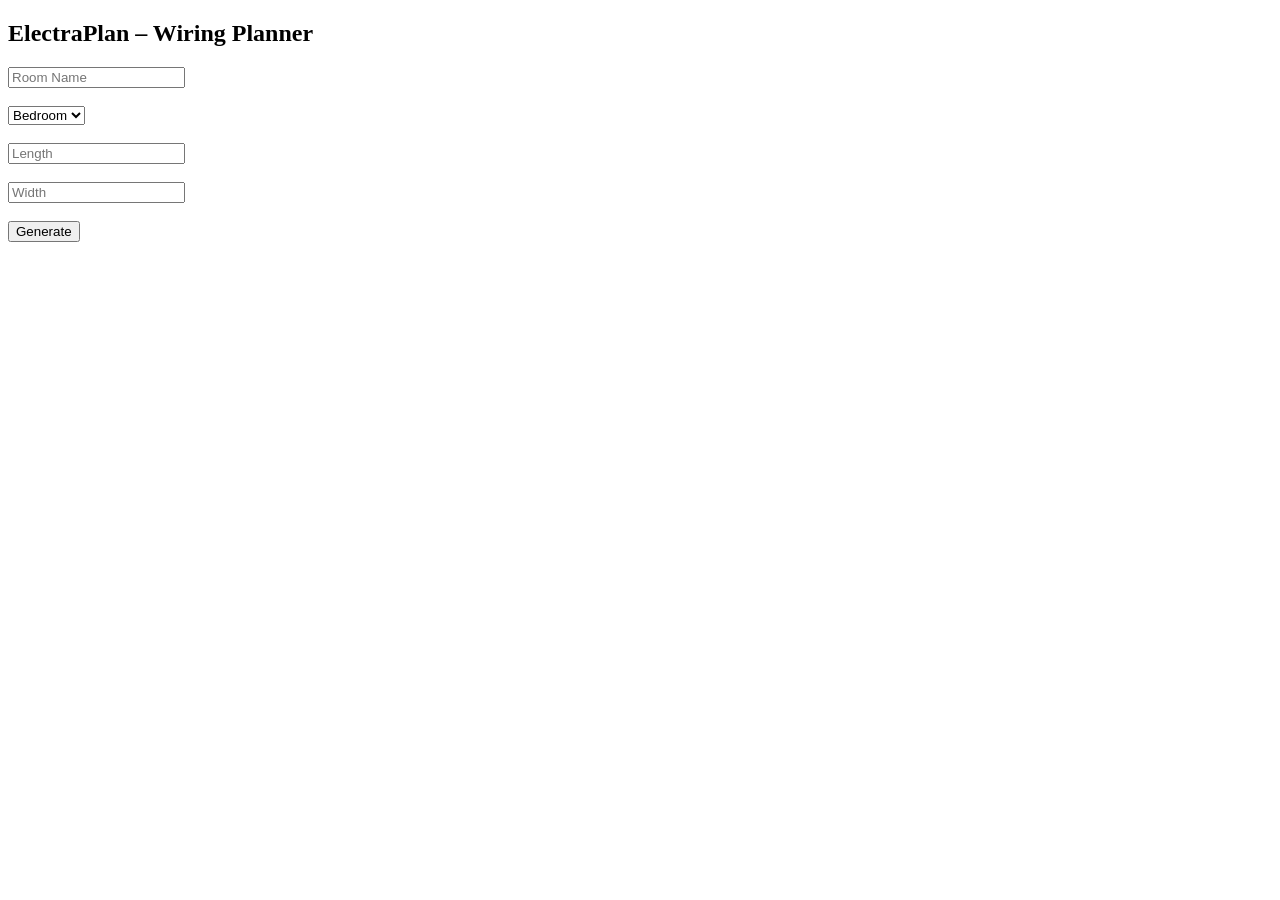
==== templates/index.html @ e7f6d4a2 "WIP: architecture canvas tools (walls, rooms, doors, windows)" ====
<!DOCTYPE html>
<html>
<head>
  <title>ElectraPlan</title>
</head>
<body>
  <h2>ElectraPlan – Wiring Planner</h2>

  <input id="roomName" placeholder="Room Name"><br><br>

  <select id="roomType">
    <option>Bedroom</option>
    <option>Kitchen</option>
    <option>Hall</option>
  </select><br><br>

  <input id="length" placeholder="Length"><br><br>
  <input id="width" placeholder="Width"><br><br>

  <button onclick="generate()">Generate</button>

  <pre id="output"></pre>

  <script src="{{ url_for('static', filename='script.js') }}"></script>
</body>
</html>
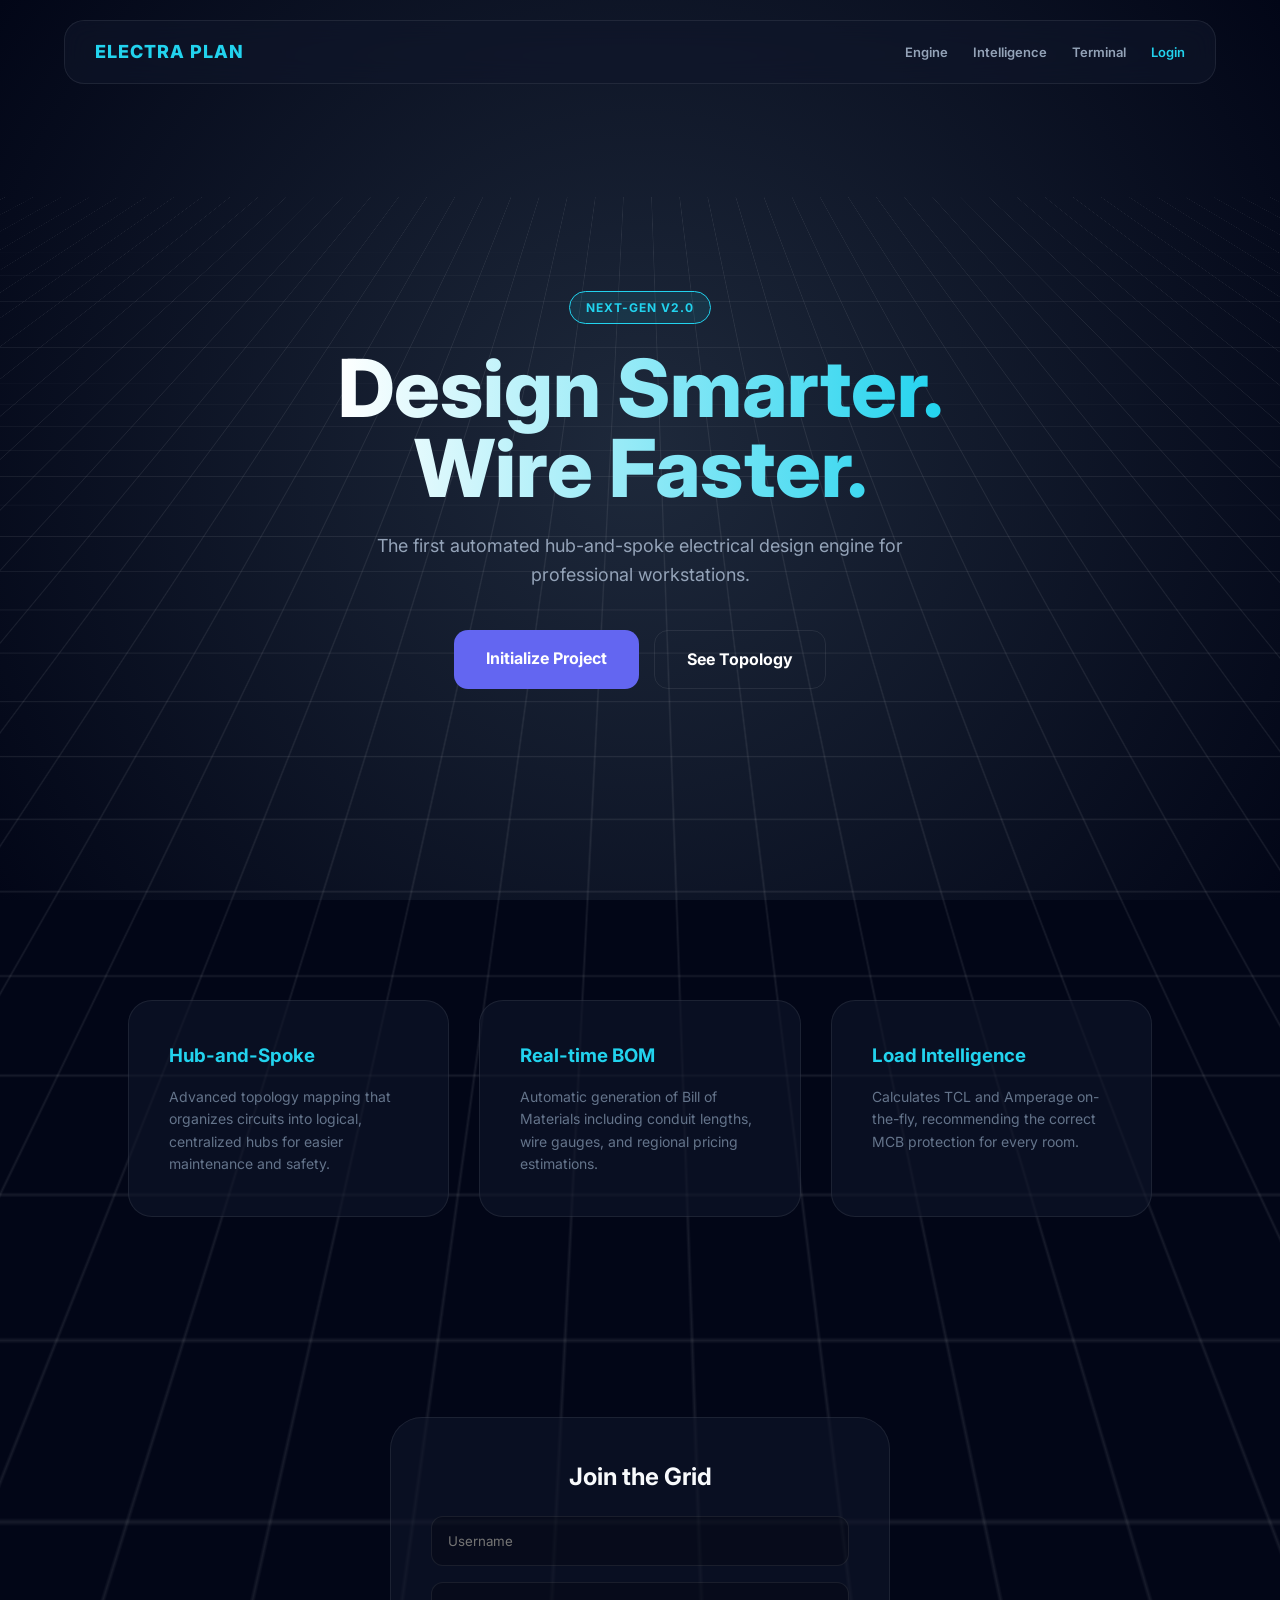
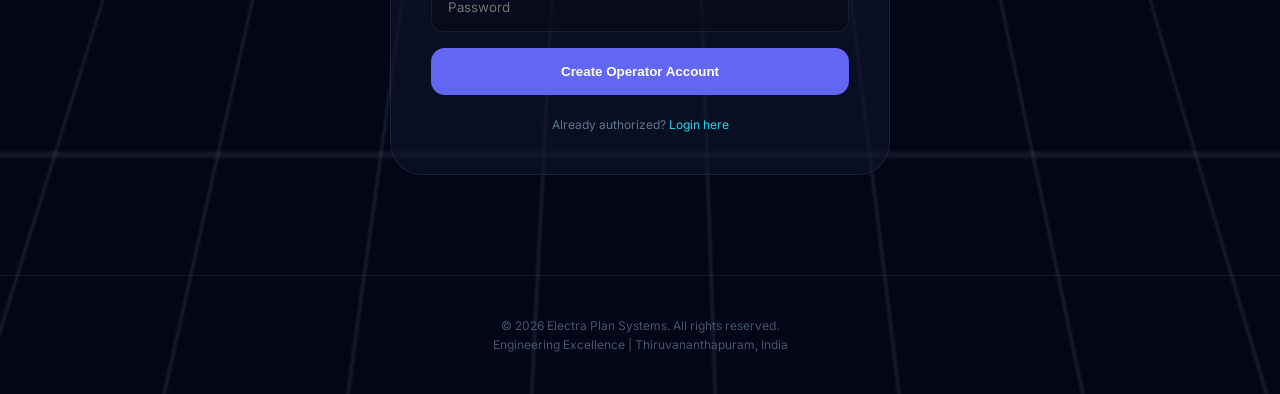
==== commit 476b7223: "feat: implement real-wire canvas background and load logic" ====
--- a/templates/index.html
+++ b/templates/index.html
@@ -1,26 +1,208 @@
 <!DOCTYPE html>
-<html>
+<html lang="en">
 <head>
-  <title>ElectraPlan</title>
+    <meta charset="UTF-8">
+    <meta name="viewport" content="width=device-width, initial-scale=1.0">
+    <title>Electra Plan | Engineering the Future</title>
+    <link href="https://fonts.googleapis.com/css2?family=Inter:wght@300;400;600;800&display=swap" rel="stylesheet">
+    <style>
+        :root {
+            --bg: #020617;
+            --primary: #22d3ee;
+            --accent: #6366f1;
+            --success: #a3e635;
+            --glass: rgba(15, 23, 42, 0.6);
+            --border: rgba(255, 255, 255, 0.08);
+        }
+
+        * { box-sizing: border-box; margin: 0; padding: 0; }
+        html { scroll-behavior: smooth; }
+        
+        body {
+            background-color: var(--bg);
+            color: #f8fafc;
+            font-family: 'Inter', sans-serif;
+            overflow-x: hidden;
+            line-height: 1.6;
+        }
+
+        /* --- THE SCI-FI BACKGROUND --- */
+        .viewport-bg {
+            position: fixed; inset: 0; z-index: -1;
+            background: radial-gradient(circle at var(--mouse-x, 50%) var(--mouse-y, 50%), #1e293b 0%, #020617 100%);
+        }
+
+        .grid {
+            position: absolute; inset: -50%; width: 200%; height: 200%;
+            background-image: linear-gradient(var(--border) 1px, transparent 1px), linear-gradient(90deg, var(--border) 1px, transparent 1px);
+            background-size: 50px 50px;
+            transform: perspective(1000px) rotateX(60deg);
+            animation: grid-flow 30s linear infinite;
+        }
+
+        @keyframes grid-flow {
+            from { transform: perspective(1000px) rotateX(60deg) translateY(0); }
+            to { transform: perspective(1000px) rotateX(60deg) translateY(50px); }
+        }
+
+        /* --- NAVIGATION --- */
+        nav {
+            position: fixed; top: 20px; left: 50%; transform: translateX(-50%);
+            width: 90%; max-width: 1200px; height: 64px;
+            background: var(--glass); backdrop-filter: blur(12px);
+            border: 1px solid var(--border); border-radius: 20px;
+            display: flex; align-items: center; justify-content: space-between;
+            padding: 0 30px; z-index: 1000;
+        }
+
+        .nav-logo { font-weight: 800; font-size: 18px; letter-spacing: 1px; color: var(--primary); }
+        .nav-links { display: flex; gap: 25px; }
+        .nav-links a { text-decoration: none; color: #94a3b8; font-size: 13px; font-weight: 600; transition: 0.3s; }
+        .nav-links a:hover { color: #fff; }
+
+        /* --- HERO SECTION --- */
+        .hero {
+            height: 100vh; display: flex; flex-direction: column;
+            align-items: center; justify-content: center; text-align: center;
+            padding-top: 80px;
+        }
+
+        .badge {
+            background: rgba(34, 211, 238, 0.1); color: var(--primary);
+            padding: 6px 16px; border-radius: 99px; border: 1px solid var(--primary);
+            font-size: 12px; font-weight: 700; margin-bottom: 24px;
+            text-transform: uppercase; letter-spacing: 1px;
+        }
+
+        h1 {
+            font-size: clamp(40px, 8vw, 80px); font-weight: 800;
+            line-height: 1; margin-bottom: 24px;
+            background: linear-gradient(to right, #fff, var(--primary));
+            -webkit-background-clip: text; -webkit-text-fill-color: transparent;
+        }
+
+        .hero p { color: #94a3b8; font-size: 18px; max-width: 600px; margin-bottom: 40px; }
+
+        /* --- FEATURES GRID --- */
+        .features { padding: 100px 10%; display: grid; grid-template-columns: repeat(auto-fit, minmax(300px, 1fr)); gap: 30px; }
+        
+        .card {
+            background: var(--glass); border: 1px solid var(--border);
+            padding: 40px; border-radius: 24px; transition: 0.4s;
+        }
+        .card:hover { border-color: var(--primary); transform: translateY(-10px); background: rgba(34, 211, 238, 0.05); }
+        .card h3 { color: var(--primary); margin-bottom: 15px; }
+        .card p { color: #64748b; font-size: 14px; }
+
+        /* --- FORM & CONTACT --- */
+        .cta-section { padding: 100px 10%; display: flex; flex-direction: column; align-items: center; }
+        .contact-card {
+            width: 100%; max-width: 500px; background: var(--glass);
+            padding: 40px; border-radius: 32px; border: 1px solid var(--border);
+        }
+
+        input, textarea {
+            width: 100%; padding: 16px; margin-bottom: 16px;
+            background: rgba(0,0,0,0.2); border: 1px solid var(--border);
+            border-radius: 12px; color: #fff; font-family: inherit;
+        }
+        input:focus { border-color: var(--primary); outline: none; }
+
+        .btn {
+            display: inline-block; padding: 16px 32px; border-radius: 14px;
+            font-weight: 700; cursor: pointer; transition: 0.3s; text-decoration: none; text-align: center;
+        }
+        .btn-primary { background: var(--accent); color: #fff; border: none; }
+        .btn-primary:hover { box-shadow: 0 0 20px rgba(99, 102, 241, 0.4); transform: scale(1.02); }
+
+        footer { padding: 40px; text-align: center; color: #475569; font-size: 12px; border-top: 1px solid var(--border); }
+    </style>
 </head>
 <body>
-  <h2>ElectraPlan – Wiring Planner</h2>
-
-  <input id="roomName" placeholder="Room Name"><br><br>
-
-  <select id="roomType">
-    <option>Bedroom</option>
-    <option>Kitchen</option>
-    <option>Hall</option>
-  </select><br><br>
-
-  <input id="length" placeholder="Length"><br><br>
-  <input id="width" placeholder="Width"><br><br>
-
-  <button onclick="generate()">Generate</button>
-
-  <pre id="output"></pre>
-
-  <script src="{{ url_for('static', filename='script.js') }}"></script>
+
+    <div class="viewport-bg">
+        <div class="grid"></div>
+    </div>
+
+    <nav>
+        <div class="nav-logo">ELECTRA PLAN</div>
+        <div class="nav-links">
+            <a href="#">Engine</a>
+            <a href="#about">Intelligence</a>
+            <a href="#contact">Terminal</a>
+            <a href="/login" style="color: var(--primary)">Login</a>
+        </div>
+    </nav>
+
+    <header class="hero">
+        <div class="badge">Next-Gen v2.0</div>
+        <h1>Design Smarter.<br>Wire Faster.</h1>
+        <p>The first automated hub-and-spoke electrical design engine for professional workstations.</p>
+        <div style="display: flex; gap: 15px;">
+            <a href="/register" class="btn btn-primary">Initialize Project</a>
+            <a href="#about" class="btn" style="color: #fff; border: 1px solid var(--border);">See Topology</a>
+        </div>
+    </header>
+
+    <section class="features" id="about">
+        <div class="card">
+            <h3>Hub-and-Spoke</h3>
+            <p>Advanced topology mapping that organizes circuits into logical, centralized hubs for easier maintenance and safety.</p>
+        </div>
+        <div class="card">
+            <h3>Real-time BOM</h3>
+            <p>Automatic generation of Bill of Materials including conduit lengths, wire gauges, and regional pricing estimations.</p>
+        </div>
+        <div class="card">
+            <h3>Load Intelligence</h3>
+            <p>Calculates TCL and Amperage on-the-fly, recommending the correct MCB protection for every room.</p>
+        </div>
+    </section>
+
+    <section class="cta-section" id="contact">
+        <div class="contact-card">
+            <h2 style="margin-bottom: 20px; text-align: center;">Join the Grid</h2>
+            <form action="/register" method="POST">
+                <input type="text" name="username" placeholder="Username" required>
+                <input type="password" name="password" placeholder="Password" required>
+                <button type="submit" class="btn btn-primary" style="width: 100%;">Create Operator Account</button>
+            </form>
+            <p style="text-align: center; margin-top: 20px; font-size: 12px; color: #64748b;">
+                Already authorized? <a href="/login" style="color: var(--primary); text-decoration: none;">Login here</a>
+            </p>
+        </div>
+    </section>
+
+    <footer>
+        <p>&copy; 2026 Electra Plan Systems. All rights reserved.</p>
+        <p>Engineering Excellence | Thiruvananthapuram, India</p>
+    </footer>
+
+    <script>
+        // Modern Interactive Background Tracking
+        document.addEventListener('mousemove', e => {
+            const x = (e.clientX / window.innerWidth) * 100;
+            const y = (e.clientY / window.innerHeight) * 100;
+            document.documentElement.style.setProperty('--mouse-x', `${x}%`);
+            document.documentElement.style.setProperty('--mouse-y', `${y}%`);
+        });
+
+        // Simple Scroll Reveal Logic
+        const observer = new IntersectionObserver((entries) => {
+            entries.forEach(entry => {
+                if (entry.isIntersecting) {
+                    entry.target.style.opacity = '1';
+                    entry.target.style.transform = 'translateY(0)';
+                }
+            });
+        }, { threshold: 0.1 });
+
+        document.querySelectorAll('.card').forEach(card => {
+            card.style.opacity = '0';
+            card.style.transform = 'translateY(30px)';
+            card.style.transition = '0.8s ease-out';
+            observer.observe(card);
+        });
+    </script>
 </body>
-</html>
+</html>
